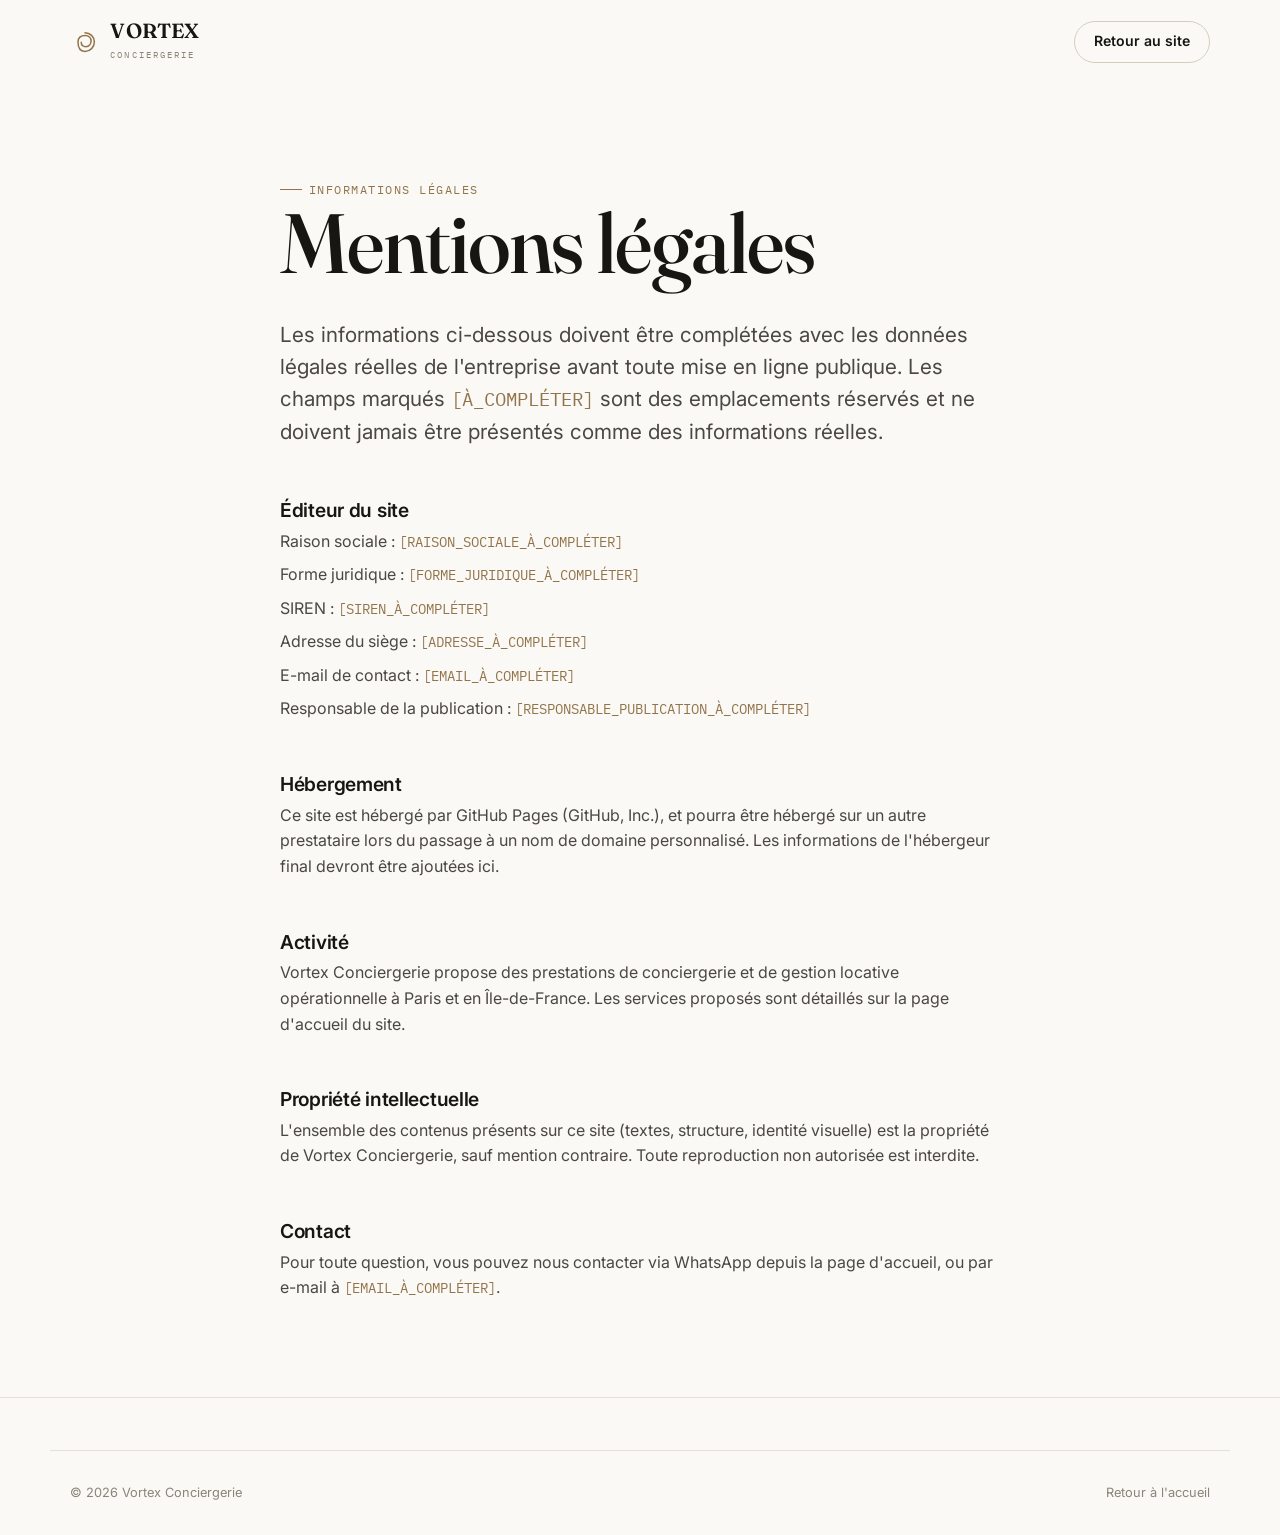
==== legal.html @ 7cb6581f "Add files via upload" ====
<!DOCTYPE html>
<html lang="fr">
<head>
<meta charset="UTF-8">
<meta name="viewport" content="width=device-width, initial-scale=1">
<title>Mentions légales — Vortex Conciergerie</title>
<meta name="description" content="Mentions légales de Vortex Conciergerie, conciergerie et gestion locative à Paris et en Île-de-France.">
<link rel="canonical" href="https://vortex-conciergerie.fr/legal.html">
<meta name="robots" content="noindex, follow">
<link href="https://fonts.googleapis.com/css2?family=Fraunces:opsz,wght@9..144,400;9..144,500;9..144,600&family=Inter:wght@400;500;600;700&family=IBM+Plex+Mono:wght@400;500&display=swap" rel="stylesheet">
<link rel="stylesheet" href="styles.css">
<style>
  .legal-content { max-width: var(--container-narrow); padding-block: var(--space-xl); }
  .legal-content h1 { margin-bottom: var(--space-md); }
  .legal-content h2 { font-size: 1.2rem; font-family: var(--font-body); font-weight: 600; margin-top: var(--space-lg); margin-bottom: var(--space-2xs); }
  .legal-content p { margin-bottom: var(--space-2xs); }
  .placeholder { color: var(--color-accent); font-family: var(--font-mono); font-size: 0.9em; }
</style>
</head>
<body>

<header class="site-header" style="position: static;">
  <div class="container">
    <a href="index.html" class="brand">
      <svg class="vortex-mark" width="30" height="30" viewBox="0 0 32 32" fill="none" aria-hidden="true"><path d="M16 6c5.5 0 10 4.5 10 10s-4.5 10-10 10S8.5 21.5 8.5 16 12.3 9 16.5 9c3.3 0 6 2.7 6 6s-2.4 6-5.5 6-5-2-5-4.7" stroke="currentColor" stroke-width="1.6" fill="none" stroke-linecap="round"/></svg>
      <span><span class="brand-name">VORTEX</span><span class="brand-sub">Conciergerie</span></span>
    </a>
    <a href="index.html" class="btn btn-ghost btn-sm">Retour au site</a>
  </div>
</header>

<main class="container legal-content">
  <span class="eyebrow">Informations légales</span>
  <h1>Mentions légales</h1>
  <p class="lead">Les informations ci-dessous doivent être complétées avec les données légales réelles de l'entreprise avant toute mise en ligne publique. Les champs marqués <span class="placeholder">[À_COMPLÉTER]</span> sont des emplacements réservés et ne doivent jamais être présentés comme des informations réelles.</p>

  <h2>Éditeur du site</h2>
  <p>Raison sociale : <span class="placeholder">[RAISON_SOCIALE_À_COMPLÉTER]</span></p>
  <p>Forme juridique : <span class="placeholder">[FORME_JURIDIQUE_À_COMPLÉTER]</span></p>
  <p>SIREN : <span class="placeholder">[SIREN_À_COMPLÉTER]</span></p>
  <p>Adresse du siège : <span class="placeholder">[ADRESSE_À_COMPLÉTER]</span></p>
  <p>E-mail de contact : <span class="placeholder">[EMAIL_À_COMPLÉTER]</span></p>
  <p>Responsable de la publication : <span class="placeholder">[RESPONSABLE_PUBLICATION_À_COMPLÉTER]</span></p>

  <h2>Hébergement</h2>
  <p>Ce site est hébergé par GitHub Pages (GitHub, Inc.), et pourra être hébergé sur un autre prestataire lors du passage à un nom de domaine personnalisé. Les informations de l'hébergeur final devront être ajoutées ici.</p>

  <h2>Activité</h2>
  <p>Vortex Conciergerie propose des prestations de conciergerie et de gestion locative opérationnelle à Paris et en Île-de-France. Les services proposés sont détaillés sur la page d'accueil du site.</p>

  <h2>Propriété intellectuelle</h2>
  <p>L'ensemble des contenus présents sur ce site (textes, structure, identité visuelle) est la propriété de Vortex Conciergerie, sauf mention contraire. Toute reproduction non autorisée est interdite.</p>

  <h2>Contact</h2>
  <p>Pour toute question, vous pouvez nous contacter via WhatsApp depuis la page d'accueil, ou par e-mail à <span class="placeholder">[EMAIL_À_COMPLÉTER]</span>.</p>
</main>

<footer class="site-footer">
  <div class="container footer-bottom">
    <span id="footer-year">© 2026 Vortex Conciergerie</span>
    <a href="index.html">Retour à l'accueil</a>
  </div>
</footer>

<script>
  document.getElementById("footer-year").textContent = "© " + new Date().getFullYear() + " Vortex Conciergerie";
</script>
</body>
</html>
---- styles.css ----
/* ==========================================================================
   VORTEX CONCIERGERIE — STYLESHEET
   ==========================================================================
   Sommaire :
   1. Variables (design tokens) — MODIFIER LES COULEURS / ESPACEMENTS ICI
   2. Reset & base
   3. Typographie
   4. Layout & conteneurs
   5. Header
   6. Boutons & CTA
   7. Hero
   8. Sections génériques (problème, services, étapes, zone, pourquoi, tarifs, FAQ, CTA final)
   9. Footer
   10. Bouton WhatsApp flottant (mobile)
   11. Composants (cartes, accordéon, badges)
   12. Animations & apparitions au scroll
   13. Responsive (mobile-first, breakpoints en fin de fichier)
   14. Accessibilité & prefers-reduced-motion
   ========================================================================== */

/* --------------------------------------------------------------------------
   1. VARIABLES — design tokens centralisés
   Pour changer la palette de couleurs ou les espacements du site entier,
   modifiez uniquement les valeurs ci-dessous.
   -------------------------------------------------------------------------- */
:root {
  /* Couleurs de base */
  --color-bg: #faf9f6;              /* fond général, blanc cassé chaud */
  --color-surface: #ffffff;          /* cartes, header, blocs clairs */
  --color-surface-alt: #f2f0ea;      /* sections alternées, fond léger */
  --color-ink: #171613;              /* texte principal, presque noir chaud */
  --color-ink-soft: #4b4842;         /* texte secondaire / paragraphes */
  --color-ink-faint: #8a8579;        /* légendes, mentions discrètes */
  --color-line: #e4e0d6;             /* traits fins, séparateurs */
  --color-line-strong: #d2ccbd;      /* séparateurs plus visibles */

  /* Couleur d'accent — laiton discret, évoque la clé / la serrurerie / le premium parisien */
  --color-accent: #93744a;
  --color-accent-dark: #7a5f3b;
  --color-accent-tint: #efe8da;      /* fond teinté très léger pour badges */

  /* Inversion (sections sombres ponctuelles) */
  --color-ink-inverse: #ffffff;
  --color-surface-inverse: #171613;
  --color-surface-inverse-alt: #232019;

  /* Typographie */
  --font-display: "Fraunces", "Iowan Old Style", "Palatino Linotype", serif;
  --font-body: "Inter", -apple-system, BlinkMacSystemFont, "Segoe UI", sans-serif;
  --font-mono: "IBM Plex Mono", "SFMono-Regular", Menlo, monospace;

  /* Échelle typographique fluide */
  --fs-hero: clamp(2.5rem, 6.5vw + 1rem, 5.25rem);
  --fs-h2: clamp(1.9rem, 3.6vw + 1rem, 3.1rem);
  --fs-h3: clamp(1.25rem, 1.4vw + 1rem, 1.6rem);
  --fs-lead: clamp(1.05rem, 0.6vw + 0.9rem, 1.3rem);
  --fs-body: 1rem;
  --fs-small: 0.875rem;
  --fs-label: 0.78rem;

  /* Espacements (échelle en rem) */
  --space-3xs: 0.25rem;
  --space-2xs: 0.5rem;
  --space-xs: 0.75rem;
  --space-sm: 1.25rem;
  --space-md: 2rem;
  --space-lg: 3.25rem;
  --space-xl: 5.5rem;
  --space-2xl: 8.5rem;

  /* Rayons & bordures */
  --radius-sm: 10px;
  --radius-md: 18px;
  --radius-lg: 28px;
  --radius-pill: 999px;
  --border-hairline: 1px solid var(--color-line);

  /* Ombres — très discrètes, esprit premium */
  --shadow-sm: 0 1px 2px rgba(23, 22, 19, 0.04), 0 1px 1px rgba(23, 22, 19, 0.03);
  --shadow-md: 0 12px 32px rgba(23, 22, 19, 0.08);
  --shadow-lg: 0 24px 64px rgba(23, 22, 19, 0.12);

  /* Largeurs */
  --container-max: 1180px;
  --container-narrow: 760px;

  /* Transitions */
  --ease-standard: cubic-bezier(0.22, 1, 0.36, 1);
  --dur-fast: 180ms;
  --dur-med: 420ms;
  --dur-slow: 720ms;

  /* Hauteur header (utilisée pour l'ancrage de scroll) */
  --header-h: 76px;
}

/* --------------------------------------------------------------------------
   2. RESET & BASE
   -------------------------------------------------------------------------- */
*,
*::before,
*::after {
  box-sizing: border-box;
}

html {
  scroll-behavior: smooth;
  scroll-padding-top: calc(var(--header-h) + 12px);
  -webkit-text-size-adjust: 100%;
}

body {
  margin: 0;
  background: var(--color-bg);
  color: var(--color-ink);
  font-family: var(--font-body);
  font-size: var(--fs-body);
  line-height: 1.6;
  -webkit-font-smoothing: antialiased;
  text-rendering: optimizeLegibility;
}

img {
  max-width: 100%;
  display: block;
  height: auto;
}

a {
  color: inherit;
  text-decoration: none;
}

ul {
  margin: 0;
  padding: 0;
  list-style: none;
}

button {
  font: inherit;
  color: inherit;
  background: none;
  border: none;
  cursor: pointer;
}

h1, h2, h3, h4, p, figure {
  margin: 0;
}

svg {
  display: block;
}

/* Focus visible — accessibilité clavier */
:focus-visible {
  outline: 2.5px solid var(--color-accent);
  outline-offset: 3px;
  border-radius: 4px;
}

/* --------------------------------------------------------------------------
   3. TYPOGRAPHIE
   -------------------------------------------------------------------------- */
h1, h2, h3 {
  font-family: var(--font-display);
  font-weight: 500;
  letter-spacing: -0.01em;
  color: var(--color-ink);
}

h1 {
  font-size: var(--fs-hero);
  line-height: 1.04;
  letter-spacing: -0.02em;
}

h2 {
  font-size: var(--fs-h2);
  line-height: 1.08;
  letter-spacing: -0.015em;
}

h3 {
  font-size: var(--fs-h3);
  line-height: 1.25;
}

.lead {
  font-size: var(--fs-lead);
  line-height: 1.55;
  color: var(--color-ink-soft);
  font-weight: 400;
}

p {
  color: var(--color-ink-soft);
}

.eyebrow {
  font-family: var(--font-mono);
  font-size: var(--fs-label);
  letter-spacing: 0.12em;
  text-transform: uppercase;
  color: var(--color-accent);
  display: inline-flex;
  align-items: center;
  gap: 0.55em;
}

.eyebrow::before {
  content: "";
  width: 22px;
  height: 1px;
  background: var(--color-accent);
  display: inline-block;
}

.section-intro {
  max-width: var(--container-narrow);
  margin-bottom: var(--space-lg);
}

.section-intro h2 {
  margin-top: var(--space-xs);
}

.section-intro .lead {
  margin-top: var(--space-sm);
}

/* --------------------------------------------------------------------------
   4. LAYOUT & CONTENEURS
   -------------------------------------------------------------------------- */
.container {
  width: 100%;
  max-width: var(--container-max);
  margin-inline: auto;
  padding-inline: var(--space-sm);
}

section {
  padding-block: var(--space-xl);
  position: relative;
}

.section-alt {
  background: var(--color-surface-alt);
}

.section-divider {
  height: 1px;
  background: var(--color-line);
  width: 100%;
}

/* Marque le motif "vortex" utilisé comme signature graphique du site :
   un trait fin en forme de spirale, réemployé en filigrane et en séparateur. */
.vortex-mark {
  color: var(--color-accent);
  flex-shrink: 0;
}

/* --------------------------------------------------------------------------
   5. HEADER
   -------------------------------------------------------------------------- */
.site-header {
  position: sticky;
  top: 0;
  z-index: 100;
  height: var(--header-h);
  display: flex;
  align-items: center;
  background: rgba(250, 249, 246, 0.82);
  backdrop-filter: saturate(180%) blur(14px);
  -webkit-backdrop-filter: saturate(180%) blur(14px);
  border-bottom: 1px solid transparent;
  transition: border-color var(--dur-med) var(--ease-standard),
    box-shadow var(--dur-med) var(--ease-standard);
}

.site-header.is-scrolled {
  border-bottom-color: var(--color-line);
  box-shadow: 0 1px 0 rgba(23, 22, 19, 0.02);
}

.site-header .container {
  display: flex;
  align-items: center;
  justify-content: space-between;
  gap: var(--space-sm);
}

.brand {
  display: flex;
  align-items: center;
  gap: 0.65rem;
}

.brand-name {
  font-family: var(--font-display);
  font-size: 1.28rem;
  font-weight: 600;
  letter-spacing: 0.01em;
  line-height: 1;
}

.brand-sub {
  display: block;
  font-family: var(--font-mono);
  font-size: 0.58rem;
  letter-spacing: 0.22em;
  text-transform: uppercase;
  color: var(--color-ink-faint);
  margin-top: 2px;
}

.nav-desktop {
  display: none;
}

.nav-desktop ul {
  display: flex;
  align-items: center;
  gap: var(--space-md);
}

.nav-desktop a {
  font-size: 0.93rem;
  color: var(--color-ink-soft);
  position: relative;
  padding-block: 4px;
  transition: color var(--dur-fast) var(--ease-standard);
}

.nav-desktop a::after {
  content: "";
  position: absolute;
  left: 0;
  bottom: 0;
  height: 1px;
  width: 0%;
  background: var(--color-ink);
  transition: width var(--dur-med) var(--ease-standard);
}

.nav-desktop a:hover {
  color: var(--color-ink);
}

.nav-desktop a:hover::after {
  width: 100%;
}

.header-actions {
  display: flex;
  align-items: center;
  gap: var(--space-xs);
}

.menu-toggle {
  display: inline-flex;
  align-items: center;
  justify-content: center;
  width: 44px;
  height: 44px;
  border-radius: var(--radius-sm);
}

.menu-toggle span,
.menu-toggle span::before,
.menu-toggle span::after {
  content: "";
  display: block;
  width: 20px;
  height: 1.5px;
  background: var(--color-ink);
  position: relative;
  transition: transform var(--dur-fast) var(--ease-standard), opacity var(--dur-fast);
}

.menu-toggle span::before {
  position: absolute;
  top: -6px;
}

.menu-toggle span::after {
  position: absolute;
  top: 6px;
}

.menu-toggle[aria-expanded="true"] span {
  background: transparent;
}

.menu-toggle[aria-expanded="true"] span::before {
  transform: translateY(6px) rotate(45deg);
}

.menu-toggle[aria-expanded="true"] span::after {
  transform: translateY(-6px) rotate(-45deg);
}

/* Menu mobile plein écran */
.nav-mobile {
  position: fixed;
  inset: var(--header-h) 0 0 0;
  background: var(--color-bg);
  z-index: 90;
  padding: var(--space-lg) var(--space-sm);
  display: flex;
  flex-direction: column;
  gap: var(--space-lg);
  transform: translateY(-8px);
  opacity: 0;
  pointer-events: none;
  transition: opacity var(--dur-med) var(--ease-standard),
    transform var(--dur-med) var(--ease-standard);
}

.nav-mobile.is-open {
  opacity: 1;
  transform: translateY(0);
  pointer-events: auto;
}

.nav-mobile ul {
  display: flex;
  flex-direction: column;
  gap: var(--space-sm);
}

.nav-mobile a {
  font-family: var(--font-display);
  font-size: 1.9rem;
  font-weight: 500;
}

/* --------------------------------------------------------------------------
   6. BOUTONS & CTA
   -------------------------------------------------------------------------- */
.btn {
  display: inline-flex;
  align-items: center;
  justify-content: center;
  gap: 0.6rem;
  padding: 0.95rem 1.6rem;
  border-radius: var(--radius-pill);
  font-size: 0.96rem;
  font-weight: 600;
  line-height: 1;
  white-space: nowrap;
  transition: transform var(--dur-fast) var(--ease-standard),
    background var(--dur-fast) var(--ease-standard),
    box-shadow var(--dur-fast) var(--ease-standard);
  min-height: 48px;
}

.btn-primary {
  background: var(--color-ink);
  color: var(--color-ink-inverse);
  box-shadow: var(--shadow-sm);
}

.btn-primary:hover {
  background: #000;
  transform: translateY(-1px);
  box-shadow: var(--shadow-md);
}

.btn-primary:active {
  transform: translateY(0);
}

.btn-accent {
  background: var(--color-accent);
  color: #fff;
}

.btn-accent:hover {
  background: var(--color-accent-dark);
  transform: translateY(-1px);
  box-shadow: var(--shadow-md);
}

.btn-ghost {
  background: transparent;
  color: var(--color-ink);
  border: 1px solid var(--color-line-strong);
}

.btn-ghost:hover {
  border-color: var(--color-ink);
  background: var(--color-surface);
}

.btn-sm {
  padding: 0.7rem 1.2rem;
  font-size: 0.88rem;
  min-height: 42px;
}

.btn-wa-icon {
  width: 18px;
  height: 18px;
  flex-shrink: 0;
}

/* --------------------------------------------------------------------------
   7. HERO
   -------------------------------------------------------------------------- */
.hero {
  padding-top: clamp(2.5rem, 6vw, 4.5rem);
  padding-bottom: var(--space-xl);
  overflow: hidden;
  position: relative;
}

.hero .container {
  display: grid;
  gap: var(--space-lg);
  align-items: center;
}

.hero-copy {
  position: relative;
  z-index: 2;
}

.hero-copy .eyebrow {
  margin-bottom: var(--space-sm);
}

.hero h1 {
  margin-top: var(--space-xs);
}

.hero h1 em {
  font-style: italic;
  color: var(--color-accent);
}

.hero .lead {
  margin-top: var(--space-md);
  max-width: 42ch;
}

.hero-cta-row {
  margin-top: var(--space-lg);
  display: flex;
  flex-wrap: wrap;
  gap: var(--space-sm);
  align-items: center;
}

.hero-note {
  margin-top: var(--space-sm);
  font-family: var(--font-mono);
  font-size: 0.76rem;
  color: var(--color-ink-faint);
  letter-spacing: 0.02em;
}

.hero-visual {
  position: relative;
  border-radius: var(--radius-lg);
  overflow: hidden;
  aspect-ratio: 4 / 5;
  box-shadow: var(--shadow-lg);
  isolation: isolate;
}

.hero-visual img {
  width: 100%;
  height: 100%;
  object-fit: cover;
}

.hero-visual::after {
  content: "";
  position: absolute;
  inset: 0;
  background: linear-gradient(180deg, rgba(23, 22, 19, 0) 55%, rgba(23, 22, 19, 0.45) 100%);
}

.hero-visual-tag {
  position: absolute;
  left: var(--space-sm);
  bottom: var(--space-sm);
  z-index: 2;
  display: flex;
  align-items: center;
  gap: 0.55rem;
  color: #fff;
  font-family: var(--font-mono);
  font-size: 0.74rem;
  letter-spacing: 0.05em;
}

.hero-visual-tag .dot {
  width: 7px;
  height: 7px;
  border-radius: 50%;
  background: #7cc98f;
  box-shadow: 0 0 0 3px rgba(124, 201, 143, 0.25);
}

/* Filigrane du logomark en fond de hero, très discret */
.hero-bg-mark {
  position: absolute;
  right: -8%;
  top: -12%;
  width: 620px;
  height: 620px;
  opacity: 0.05;
  z-index: 0;
  pointer-events: none;
}

/* --------------------------------------------------------------------------
   8. SECTIONS GÉNÉRIQUES
   -------------------------------------------------------------------------- */

/* Problème / valeur */
.problem-grid {
  display: grid;
  gap: var(--space-lg);
}

.problem-list {
  display: grid;
  gap: var(--space-2xs);
}

.problem-list li {
  display: flex;
  align-items: baseline;
  gap: 0.75rem;
  padding-block: 0.6rem;
  border-bottom: var(--border-hairline);
  color: var(--color-ink-soft);
  font-size: 0.98rem;
}

.problem-list li:last-child {
  border-bottom: none;
}

.problem-list li::before {
  content: "";
  width: 5px;
  height: 5px;
  border-radius: 50%;
  background: var(--color-accent);
  flex-shrink: 0;
}

.problem-resolve {
  padding-top: var(--space-sm);
}

.problem-resolve h3 {
  font-family: var(--font-display);
  font-style: italic;
  font-size: clamp(1.5rem, 2.4vw, 2rem);
  color: var(--color-ink);
}

/* Services */
.services-grid {
  display: grid;
  gap: 1px;
  background: var(--color-line);
  border: 1px solid var(--color-line);
  border-radius: var(--radius-md);
  overflow: hidden;
}

.service-card {
  background: var(--color-surface);
  padding: var(--space-md);
  display: flex;
  flex-direction: column;
  gap: var(--space-xs);
  transition: background var(--dur-fast) var(--ease-standard);
}

.service-card:hover {
  background: var(--color-accent-tint);
}

.service-icon {
  width: 34px;
  height: 34px;
  color: var(--color-accent);
}

.service-card h3 {
  font-size: 1.05rem;
  font-family: var(--font-body);
  font-weight: 600;
}

.service-card p {
  font-size: 0.92rem;
  line-height: 1.5;
}

.services-note {
  margin-top: var(--space-lg);
  display: flex;
  flex-wrap: wrap;
  align-items: center;
  justify-content: space-between;
  gap: var(--space-md);
  padding: var(--space-md);
  border-radius: var(--radius-md);
  background: var(--color-surface-inverse);
  color: var(--color-ink-inverse);
}

.services-note p {
  color: rgba(255, 255, 255, 0.72);
  max-width: 46ch;
}

.services-note strong {
  display: block;
  color: #fff;
  font-family: var(--font-display);
  font-size: 1.15rem;
  font-weight: 500;
  margin-bottom: 0.3rem;
}

/* Étapes / fonctionnement */
.steps {
  display: grid;
  gap: var(--space-md);
  counter-reset: step;
}

.step {
  display: grid;
  grid-template-columns: auto 1fr;
  gap: var(--space-md);
  padding-block: var(--space-md);
  border-top: var(--border-hairline);
}

.step:last-of-type {
  border-bottom: var(--border-hairline);
}

.step-index {
  font-family: var(--font-mono);
  font-size: 0.85rem;
  color: var(--color-accent);
  letter-spacing: 0.05em;
  padding-top: 0.2rem;
}

.step h3 {
  margin-bottom: 0.4rem;
}

.step p {
  max-width: 52ch;
}

.steps-cta {
  margin-top: var(--space-lg);
  text-align: center;
}

/* Zone d'intervention */
.zone-layout {
  display: grid;
  gap: var(--space-lg);
  align-items: center;
}

.zone-copy .lead {
  margin-top: var(--space-sm);
}

.zone-tags {
  display: flex;
  flex-wrap: wrap;
  gap: 0.5rem;
  margin-top: var(--space-md);
}

.zone-tag {
  font-family: var(--font-mono);
  font-size: 0.78rem;
  letter-spacing: 0.03em;
  padding: 0.4rem 0.8rem;
  border-radius: var(--radius-pill);
  border: 1px solid var(--color-line-strong);
  color: var(--color-ink-soft);
}

.zone-map {
  position: relative;
  aspect-ratio: 1 / 1;
  max-width: 420px;
  margin-inline: auto;
}

/* Pourquoi Vortex */
.why-grid {
  display: grid;
  gap: var(--space-md);
}

.why-card {
  padding: var(--space-md) 0;
  border-top: var(--border-hairline);
}

.why-card:last-child {
  border-bottom: var(--border-hairline);
}

.why-card h3 {
  display: flex;
  align-items: center;
  gap: 0.75rem;
}

.why-icon {
  width: 22px;
  height: 22px;
  color: var(--color-accent);
  flex-shrink: 0;
}

.why-card p {
  margin-top: 0.5rem;
  max-width: 56ch;
}

/* Tarifs */
.pricing-card {
  max-width: var(--container-narrow);
  margin-inline: auto;
  text-align: center;
  padding: var(--space-xl) var(--space-md);
  border-radius: var(--radius-lg);
  background: var(--color-surface);
  border: 1px solid var(--color-line);
}

.pricing-card .eyebrow {
  justify-content: center;
}

.pricing-card .eyebrow::before {
  display: none;
}

.pricing-card h2 {
  margin-top: var(--space-sm);
}

.pricing-card .lead {
  margin: var(--space-sm) auto var(--space-md);
  max-width: 48ch;
}

/* FAQ */
.faq-list {
  max-width: var(--container-narrow);
}

.faq-item {
  border-top: var(--border-hairline);
}

.faq-item:last-child {
  border-bottom: var(--border-hairline);
}

.faq-question {
  width: 100%;
  display: flex;
  align-items: center;
  justify-content: space-between;
  gap: var(--space-md);
  padding-block: 1.35rem;
  text-align: left;
  font-family: var(--font-display);
  font-size: 1.08rem;
  color: var(--color-ink);
}

.faq-question .plus {
  flex-shrink: 0;
  width: 22px;
  height: 22px;
  position: relative;
}

.faq-question .plus::before,
.faq-question .plus::after {
  content: "";
  position: absolute;
  background: var(--color-ink);
  transition: transform var(--dur-med) var(--ease-standard);
}

.faq-question .plus::before {
  top: 50%;
  left: 0;
  width: 100%;
  height: 1.4px;
  transform: translateY(-50%);
}

.faq-question .plus::after {
  left: 50%;
  top: 0;
  height: 100%;
  width: 1.4px;
  transform: translateX(-50%);
}

.faq-item[data-open="true"] .plus::after {
  transform: translateX(-50%) rotate(90deg);
  opacity: 0;
}

.faq-answer {
  overflow: hidden;
  max-height: 0;
  transition: max-height var(--dur-med) var(--ease-standard);
}

.faq-answer-inner {
  padding-bottom: 1.35rem;
  max-width: 62ch;
}

/* CTA final */
.final-cta {
  background: var(--color-surface-inverse);
  color: var(--color-ink-inverse);
  text-align: center;
  overflow: hidden;
  position: relative;
}

.final-cta .container {
  position: relative;
  z-index: 2;
  max-width: var(--container-narrow);
}

.final-cta .eyebrow {
  justify-content: center;
  color: var(--color-accent);
}

.final-cta .eyebrow::before {
  display: none;
}

.final-cta h2 {
  color: #fff;
  margin-top: var(--space-sm);
}

.final-cta p.lead {
  color: rgba(255, 255, 255, 0.68);
  margin: var(--space-sm) auto var(--space-lg);
  max-width: 46ch;
}

.final-cta .hero-note {
  color: rgba(255, 255, 255, 0.5);
}

.final-cta-mark {
  position: absolute;
  inset: 0;
  display: flex;
  align-items: center;
  justify-content: center;
  opacity: 0.06;
  z-index: 1;
  pointer-events: none;
}

.final-cta-mark svg {
  width: 900px;
  height: 900px;
}

/* --------------------------------------------------------------------------
   9. FOOTER
   -------------------------------------------------------------------------- */
.site-footer {
  padding-block: var(--space-lg) var(--space-md);
  border-top: 1px solid var(--color-line);
}

.footer-top {
  display: grid;
  gap: var(--space-lg);
  padding-bottom: var(--space-lg);
}

.footer-brand .brand-name {
  font-size: 1.4rem;
}

.footer-brand p {
  margin-top: var(--space-2xs);
  font-size: 0.92rem;
}

.footer-cols {
  display: grid;
  gap: var(--space-md);
  grid-template-columns: repeat(2, 1fr);
}

.footer-col h4 {
  font-family: var(--font-mono);
  font-size: 0.72rem;
  letter-spacing: 0.1em;
  text-transform: uppercase;
  color: var(--color-ink-faint);
  margin-bottom: var(--space-xs);
}

.footer-col ul {
  display: grid;
  gap: 0.55rem;
}

.footer-col a,
.footer-col span {
  font-size: 0.92rem;
  color: var(--color-ink-soft);
}

.footer-col a:hover {
  color: var(--color-ink);
}

.footer-bottom {
  padding-top: var(--space-md);
  border-top: var(--border-hairline);
  display: flex;
  flex-wrap: wrap;
  justify-content: space-between;
  gap: var(--space-xs);
  font-size: 0.8rem;
  color: var(--color-ink-faint);
}

/* --------------------------------------------------------------------------
   10. BOUTON WHATSAPP FLOTTANT (mobile)
   -------------------------------------------------------------------------- */
.wa-float {
  position: fixed;
  right: max(16px, env(safe-area-inset-right));
  bottom: max(16px, env(safe-area-inset-bottom));
  z-index: 80;
  display: flex;
  align-items: center;
  gap: 0.6rem;
  padding: 0.85rem 1.15rem;
  border-radius: var(--radius-pill);
  background: var(--color-ink);
  color: #fff;
  box-shadow: var(--shadow-lg);
  font-size: 0.88rem;
  font-weight: 600;
  transform: translateY(0);
  transition: transform var(--dur-med) var(--ease-standard), opacity var(--dur-med);
}

.wa-float svg {
  width: 20px;
  height: 20px;
  flex-shrink: 0;
}

.wa-float.is-hidden {
  transform: translateY(140%);
  opacity: 0;
  pointer-events: none;
}

.wa-float-label {
  white-space: nowrap;
}

/* --------------------------------------------------------------------------
   11. COMPOSANTS DIVERS
   -------------------------------------------------------------------------- */
.skip-link {
  position: absolute;
  left: -9999px;
  top: 0;
  background: var(--color-ink);
  color: #fff;
  padding: 0.8rem 1.2rem;
  z-index: 200;
  border-radius: 0 0 8px 0;
}

.skip-link:focus {
  left: 0;
}

/* --------------------------------------------------------------------------
   12. ANIMATIONS & APPARITIONS AU SCROLL
   -------------------------------------------------------------------------- */
[data-reveal] {
  opacity: 0;
  transform: translateY(18px);
  transition: opacity var(--dur-slow) var(--ease-standard),
    transform var(--dur-slow) var(--ease-standard);
}

[data-reveal].is-visible {
  opacity: 1;
  transform: translateY(0);
}

.hero-copy,
.hero-visual {
  opacity: 0;
  animation: heroIn var(--dur-slow) var(--ease-standard) forwards;
}

.hero-visual {
  animation-delay: 120ms;
}

@keyframes heroIn {
  from {
    opacity: 0;
    transform: translateY(14px);
  }
  to {
    opacity: 1;
    transform: translateY(0);
  }
}

/* --------------------------------------------------------------------------
   14. ACCESSIBILITÉ — prefers-reduced-motion
   -------------------------------------------------------------------------- */
@media (prefers-reduced-motion: reduce) {
  html {
    scroll-behavior: auto;
  }

  *,
  *::before,
  *::after {
    animation-duration: 0.001ms !important;
    animation-iteration-count: 1 !important;
    transition-duration: 0.001ms !important;
    scroll-behavior: auto !important;
  }

  [data-reveal] {
    opacity: 1;
    transform: none;
  }

  .hero-copy,
  .hero-visual {
    opacity: 1;
    animation: none;
  }
}

/* --------------------------------------------------------------------------
   13. RESPONSIVE — mobile-first, breakpoints croissants
   -------------------------------------------------------------------------- */

/* ≥ 560px : petites tablettes / grands mobiles */
@media (min-width: 560px) {
  .hero-cta-row {
    flex-wrap: nowrap;
  }

  .footer-cols {
    grid-template-columns: repeat(2, 1fr);
  }
}

/* ≥ 720px */
@media (min-width: 720px) {
  .problem-grid {
    grid-template-columns: 1fr 1fr;
  }

  .services-grid {
    grid-template-columns: repeat(2, 1fr);
  }

  .zone-layout {
    grid-template-columns: 1.1fr 0.9fr;
  }

  .why-grid {
    grid-template-columns: repeat(2, 1fr);
    column-gap: var(--space-lg);
  }

  .why-card:nth-child(odd) {
    border-right: var(--border-hairline);
    padding-right: var(--space-md);
  }

  .why-card:nth-child(even) {
    padding-left: var(--space-md);
  }
}

/* ≥ 960px : desktop */
@media (min-width: 960px) {
  :root {
    --header-h: 84px;
  }

  .nav-desktop {
    display: block;
  }

  .menu-toggle {
    display: none;
  }

  .hero .container {
    grid-template-columns: 1.05fr 0.95fr;
  }

  .hero-visual {
    aspect-ratio: 3 / 4;
  }

  .services-grid {
    grid-template-columns: repeat(3, 1fr);
  }

  .steps {
    grid-template-columns: repeat(3, 1fr);
    gap: var(--space-lg);
  }

  .step {
    grid-template-columns: 1fr;
    border-top: none;
    border-bottom: none;
    padding-block: 0;
  }

  .step::before {
    content: "";
    display: block;
    height: 1px;
    background: var(--color-line);
    margin-bottom: var(--space-md);
  }

  .footer-top {
    grid-template-columns: 1.2fr 1fr;
    align-items: start;
  }

  .footer-cols {
    grid-template-columns: repeat(3, 1fr);
  }

  .wa-float .wa-float-label {
    display: inline;
  }
}

/* ≥ 1200px */
@media (min-width: 1200px) {
  .hero-visual {
    max-height: 640px;
  }
}
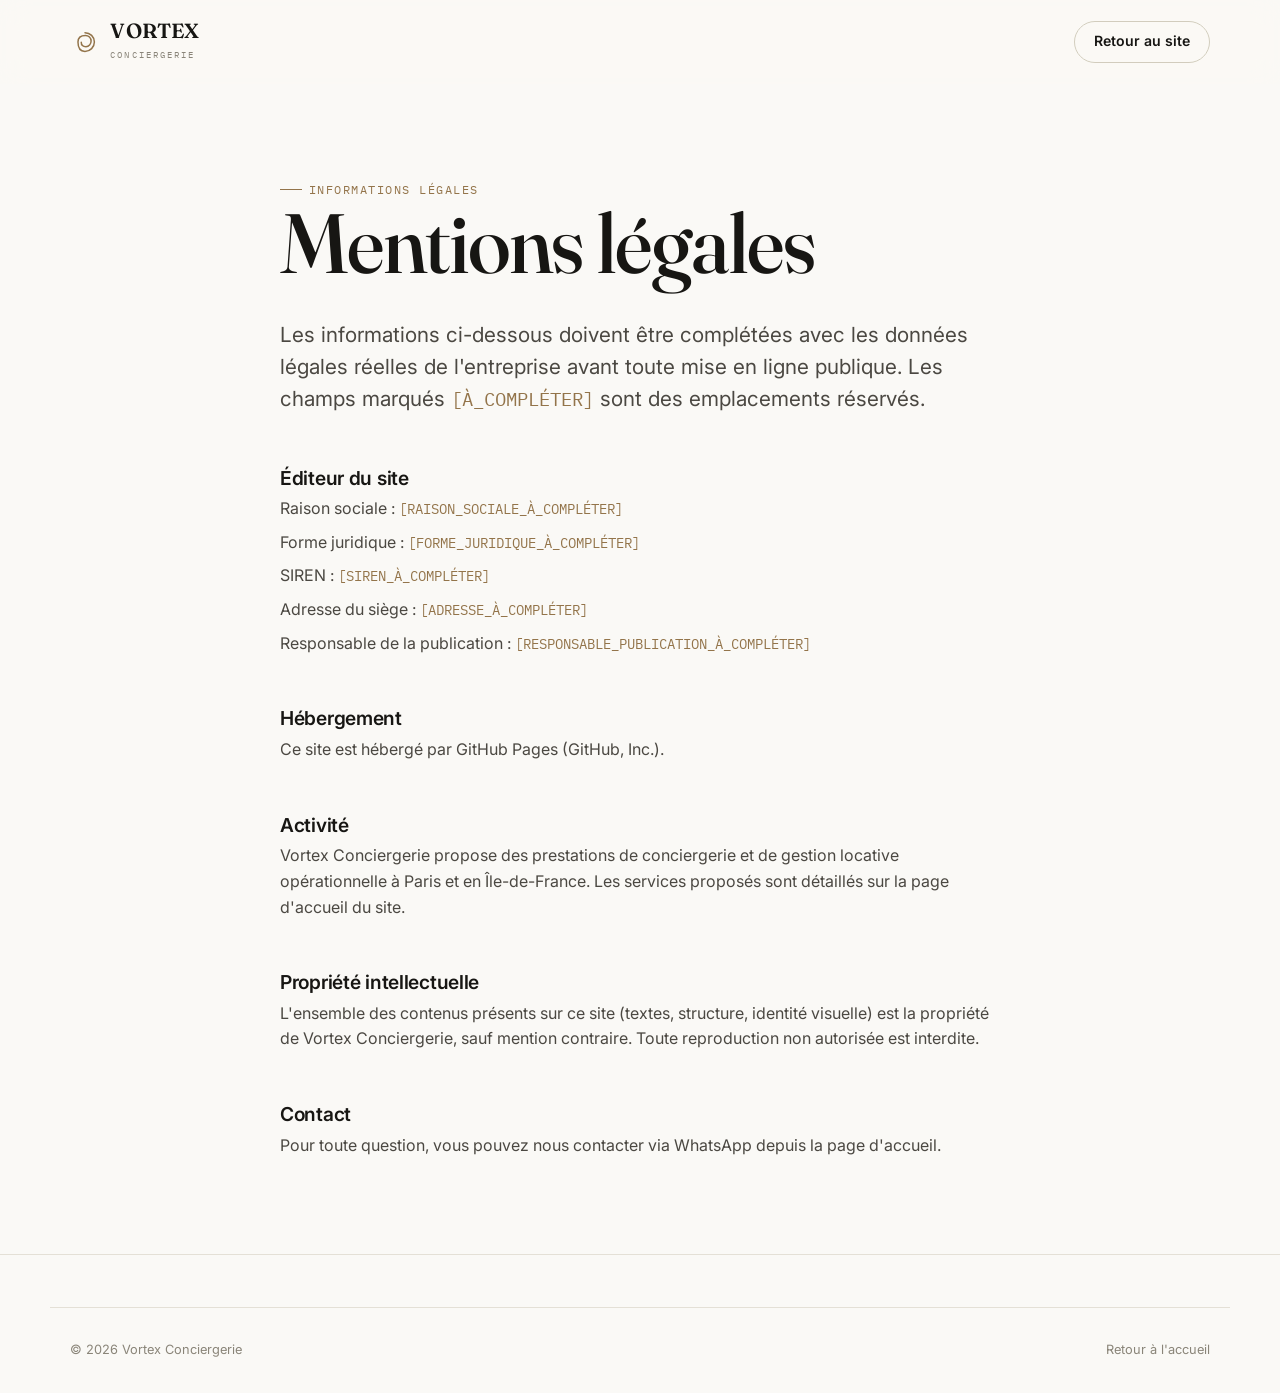
==== commit 66a531de: "Update legal.html" ====
--- a/legal.html
+++ b/legal.html
@@ -5,54 +5,118 @@
 <meta name="viewport" content="width=device-width, initial-scale=1">
 <title>Mentions légales — Vortex Conciergerie</title>
 <meta name="description" content="Mentions légales de Vortex Conciergerie, conciergerie et gestion locative à Paris et en Île-de-France.">
-<link rel="canonical" href="https://vortex-conciergerie.fr/legal.html">
+<link rel="canonical" href="https://sibaway.github.io/vortex-conciergerie/legal.html">
 <meta name="robots" content="noindex, follow">
 <link href="https://fonts.googleapis.com/css2?family=Fraunces:opsz,wght@9..144,400;9..144,500;9..144,600&family=Inter:wght@400;500;600;700&family=IBM+Plex+Mono:wght@400;500&display=swap" rel="stylesheet">
 <link rel="stylesheet" href="styles.css">
+
 <style>
-  .legal-content { max-width: var(--container-narrow); padding-block: var(--space-xl); }
-  .legal-content h1 { margin-bottom: var(--space-md); }
-  .legal-content h2 { font-size: 1.2rem; font-family: var(--font-body); font-weight: 600; margin-top: var(--space-lg); margin-bottom: var(--space-2xs); }
-  .legal-content p { margin-bottom: var(--space-2xs); }
-  .placeholder { color: var(--color-accent); font-family: var(--font-mono); font-size: 0.9em; }
+  .legal-content {
+    max-width: var(--container-narrow);
+    padding-block: var(--space-xl);
+  }
+
+  .legal-content h1 {
+    margin-bottom: var(--space-md);
+  }
+
+  .legal-content h2 {
+    font-size: 1.2rem;
+    font-family: var(--font-body);
+    font-weight: 600;
+    margin-top: var(--space-lg);
+    margin-bottom: var(--space-2xs);
+  }
+
+  .legal-content p {
+    margin-bottom: var(--space-2xs);
+  }
+
+  .placeholder {
+    color: var(--color-accent);
+    font-family: var(--font-mono);
+    font-size: 0.9em;
+  }
 </style>
 </head>
+
 <body>
 
 <header class="site-header" style="position: static;">
   <div class="container">
     <a href="index.html" class="brand">
-      <svg class="vortex-mark" width="30" height="30" viewBox="0 0 32 32" fill="none" aria-hidden="true"><path d="M16 6c5.5 0 10 4.5 10 10s-4.5 10-10 10S8.5 21.5 8.5 16 12.3 9 16.5 9c3.3 0 6 2.7 6 6s-2.4 6-5.5 6-5-2-5-4.7" stroke="currentColor" stroke-width="1.6" fill="none" stroke-linecap="round"/></svg>
-      <span><span class="brand-name">VORTEX</span><span class="brand-sub">Conciergerie</span></span>
+      <svg class="vortex-mark" width="30" height="30" viewBox="0 0 32 32" fill="none" aria-hidden="true">
+        <path d="M16 6c5.5 0 10 4.5 10 10s-4.5 10-10 10S8.5 21.5 8.5 16 12.3 9 16.5 9c3.3 0 6 2.7 6 6s-2.4 6-5.5 6-5-2-5-4.7" stroke="currentColor" stroke-width="1.6" fill="none" stroke-linecap="round"/>
+      </svg>
+
+      <span>
+        <span class="brand-name">VORTEX</span>
+        <span class="brand-sub">Conciergerie</span>
+      </span>
     </a>
+
     <a href="index.html" class="btn btn-ghost btn-sm">Retour au site</a>
   </div>
 </header>
 
 <main class="container legal-content">
+
   <span class="eyebrow">Informations légales</span>
   <h1>Mentions légales</h1>
-  <p class="lead">Les informations ci-dessous doivent être complétées avec les données légales réelles de l'entreprise avant toute mise en ligne publique. Les champs marqués <span class="placeholder">[À_COMPLÉTER]</span> sont des emplacements réservés et ne doivent jamais être présentés comme des informations réelles.</p>
+
+  <p class="lead">
+    Les informations ci-dessous doivent être complétées avec les données légales réelles de l'entreprise avant toute mise en ligne publique.
+    Les champs marqués <span class="placeholder">[À_COMPLÉTER]</span> sont des emplacements réservés.
+  </p>
 
   <h2>Éditeur du site</h2>
-  <p>Raison sociale : <span class="placeholder">[RAISON_SOCIALE_À_COMPLÉTER]</span></p>
-  <p>Forme juridique : <span class="placeholder">[FORME_JURIDIQUE_À_COMPLÉTER]</span></p>
-  <p>SIREN : <span class="placeholder">[SIREN_À_COMPLÉTER]</span></p>
-  <p>Adresse du siège : <span class="placeholder">[ADRESSE_À_COMPLÉTER]</span></p>
-  <p>E-mail de contact : <span class="placeholder">[EMAIL_À_COMPLÉTER]</span></p>
-  <p>Responsable de la publication : <span class="placeholder">[RESPONSABLE_PUBLICATION_À_COMPLÉTER]</span></p>
+
+  <p>Raison sociale :
+    <span class="placeholder">[RAISON_SOCIALE_À_COMPLÉTER]</span>
+  </p>
+
+  <p>Forme juridique :
+    <span class="placeholder">[FORME_JURIDIQUE_À_COMPLÉTER]</span>
+  </p>
+
+  <p>SIREN :
+    <span class="placeholder">[SIREN_À_COMPLÉTER]</span>
+  </p>
+
+  <p>Adresse du siège :
+    <span class="placeholder">[ADRESSE_À_COMPLÉTER]</span>
+  </p>
+
+  <p>Responsable de la publication :
+    <span class="placeholder">[RESPONSABLE_PUBLICATION_À_COMPLÉTER]</span>
+  </p>
 
   <h2>Hébergement</h2>
-  <p>Ce site est hébergé par GitHub Pages (GitHub, Inc.), et pourra être hébergé sur un autre prestataire lors du passage à un nom de domaine personnalisé. Les informations de l'hébergeur final devront être ajoutées ici.</p>
+
+  <p>
+    Ce site est hébergé par GitHub Pages (GitHub, Inc.).
+  </p>
 
   <h2>Activité</h2>
-  <p>Vortex Conciergerie propose des prestations de conciergerie et de gestion locative opérationnelle à Paris et en Île-de-France. Les services proposés sont détaillés sur la page d'accueil du site.</p>
+
+  <p>
+    Vortex Conciergerie propose des prestations de conciergerie et de gestion locative opérationnelle à Paris et en Île-de-France.
+    Les services proposés sont détaillés sur la page d'accueil du site.
+  </p>
 
   <h2>Propriété intellectuelle</h2>
-  <p>L'ensemble des contenus présents sur ce site (textes, structure, identité visuelle) est la propriété de Vortex Conciergerie, sauf mention contraire. Toute reproduction non autorisée est interdite.</p>
+
+  <p>
+    L'ensemble des contenus présents sur ce site (textes, structure, identité visuelle) est la propriété de Vortex Conciergerie, sauf mention contraire.
+    Toute reproduction non autorisée est interdite.
+  </p>
 
   <h2>Contact</h2>
-  <p>Pour toute question, vous pouvez nous contacter via WhatsApp depuis la page d'accueil, ou par e-mail à <span class="placeholder">[EMAIL_À_COMPLÉTER]</span>.</p>
+
+  <p>
+    Pour toute question, vous pouvez nous contacter via WhatsApp depuis la page d'accueil.
+  </p>
+
 </main>
 
 <footer class="site-footer">
@@ -63,7 +127,9 @@
 </footer>
 
 <script>
-  document.getElementById("footer-year").textContent = "© " + new Date().getFullYear() + " Vortex Conciergerie";
+  document.getElementById("footer-year").textContent =
+    "© " + new Date().getFullYear() + " Vortex Conciergerie";
 </script>
+
 </body>
 </html>
